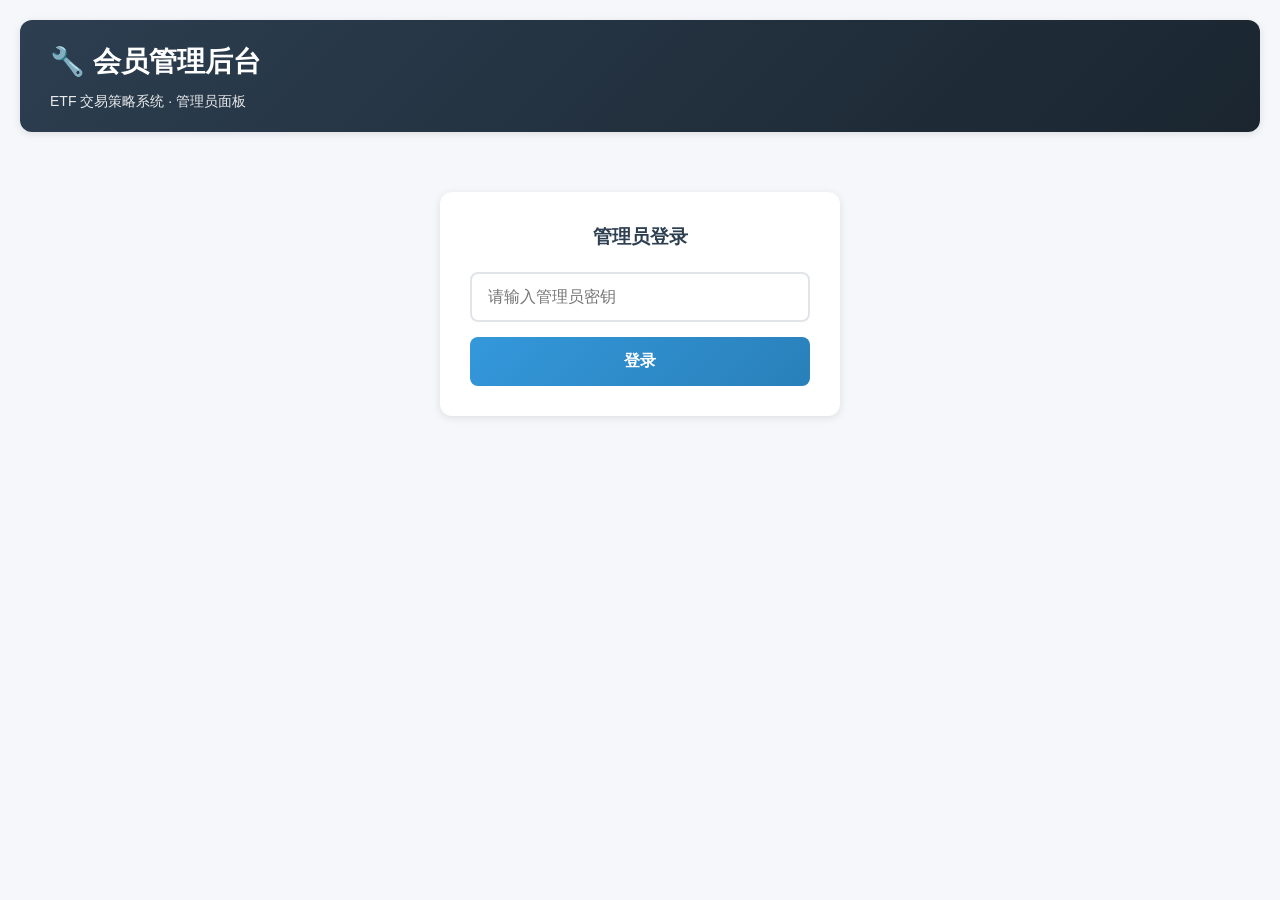
==== admin.html @ cb77cd0f "Update admin.html - ETF Trading System PWA" ====
<!DOCTYPE html>
<html lang="zh-CN">
<head>
    <meta charset="UTF-8">
    <meta name="viewport" content="width=device-width, initial-scale=1.0">
    <title>会员管理后台 - ETF 交易策略系统</title>
    <link rel="stylesheet" href="style.css">
    <meta name="theme-color" content="#2c3e50">
</head>
<body>
    <div class="container">
        <header class="header">
            <h1>🔧 会员管理后台</h1>
            <p class="subtitle">ETF 交易策略系统 · 管理员面板</p>
        </header>
        
        <section class="admin-login" id="adminLoginSection">
            <div class="login-card">
                <h3>管理员登录</h3>
                <input type="password" id="adminKeyInput" placeholder="请输入管理员密钥" class="login-input">
                <button onclick="adminLogin()" class="login-btn">登录</button>
            </div>
        </section>
        
        <section class="admin-panel" id="adminPanel" style="display: none;">
            <div class="admin-toolbar">
                <h3>会员列表</h3>
                <div class="toolbar-actions">
                    <span id="memberStats" class="member-stats"></span>
                    <button onclick="loadMembers()" class="refresh-btn">🔄 刷新列表</button>
                    <button onclick="adminLogout()" class="logout-btn">退出</button>
                </div>
            </div>
            
            <div class="table-container">
                <table class="admin-table">
                    <thead>
                        <tr>
                            <th>ID</th>
                            <th>邮箱</th>
                            <th>状态</th>
                            <th>到期日期</th>
                            <th>注册时间</th>
                            <th>审核时间</th>
                            <th>操作</th>
                        </tr>
                    </thead>
                    <tbody id="memberTable">
                        <tr><td colspan="7" style="text-align:center;">请登录后查看</td></tr>
                    </tbody>
                </table>
            </div>
        </section>
    </div>
    
    <script>
        const API_URL = 'https://picfik.com/member_api.php';
        let adminKey = '';
        
        function adminLogin() {
            adminKey = document.getElementById('adminKeyInput').value.trim();
            if (!adminKey) {
                alert('请输入管理员密钥');
                return;
            }
            loadMembers();
        }
        
        function adminLogout() {
            adminKey = '';
            document.getElementById('adminLoginSection').style.display = 'block';
            document.getElementById('adminPanel').style.display = 'none';
            document.getElementById('adminKeyInput').value = '';
        }
        
        async function loadMembers() {
            try {
                const response = await fetch(API_URL + '?action=admin_list', {
                    headers: { 'X-Admin-Key': adminKey }
                });
                const data = await response.json();
                
                if (data.status === 'success') {
                    document.getElementById('adminLoginSection').style.display = 'none';
                    document.getElementById('adminPanel').style.display = 'block';
                    renderMembers(data.members);
                    
                    const approved = data.members.filter(m => m.status === 'approved').length;
                    const pending = data.members.filter(m => m.status === 'pending').length;
                    const expired = data.members.filter(m => m.status === 'expired').length;
                    document.getElementById('memberStats').textContent = 
                        `会员: ${approved} | 待审: ${pending} | 过期: ${expired} | 总计: ${data.count}`;
                } else {
                    alert('登录失败: ' + data.message);
                }
            } catch (error) {
                alert('请求失败: ' + error.message);
            }
        }
        
        function renderMembers(members) {
            const tbody = document.getElementById('memberTable');
            tbody.innerHTML = '';
            
            if (members.length === 0) {
                tbody.innerHTML = '<tr><td colspan="7" style="text-align:center;">暂无注册会员</td></tr>';
                return;
            }
            
            members.forEach(m => {
                const row = document.createElement('tr');
                const statusClass = getStatusClass(m.status);
                
                row.innerHTML = `
                    <td>${m.id}</td>
                    <td>${m.email}</td>
                    <td><span class="status-badge ${statusClass}">${getStatusText(m.status)}</span></td>
                    <td>
                        <input type="date" id="expire_${m.id}" value="${m.expire_date || ''}" class="date-input">
                    </td>
                    <td>${m.created_at || '-'}</td>
                    <td>${m.approved_at || '-'}</td>
                    <td class="action-cell">
                        <button onclick="updateMember(${m.id}, 'approved')" class="btn-approve">通过</button>
                        <button onclick="updateMember(${m.id}, 'rejected')" class="btn-reject">拒绝</button>
                        <button onclick="deleteMember(${m.id})" class="btn-delete">删除</button>
                    </td>
                `;
                tbody.appendChild(row);
            });
        }
        
        async function updateMember(id, status) {
            const expireDate = document.getElementById('expire_' + id).value;
            
            if (status === 'approved' && !expireDate) {
                alert('请设置会员到期日期');
                return;
            }
            
            try {
                const response = await fetch(API_URL, {
                    method: 'POST',
                    headers: {
                        'Content-Type': 'application/json',
                        'X-Admin-Key': adminKey
                    },
                    body: JSON.stringify({
                        action: 'admin_update',
                        id: id,
                        status: status,
                        expire_date: expireDate
                    })
                });
                const data = await response.json();
                
                if (data.status === 'success') {
                    alert('更新成功');
                    loadMembers();
                } else {
                    alert('更新失败: ' + data.message);
                }
            } catch (error) {
                alert('请求失败: ' + error.message);
            }
        }
        
        async function deleteMember(id) {
            if (!confirm('确定删除此会员记录？')) return;
            
            try {
                const response = await fetch(API_URL, {
                    method: 'POST',
                    headers: {
                        'Content-Type': 'application/json',
                        'X-Admin-Key': adminKey
                    },
                    body: JSON.stringify({
                        action: 'admin_delete',
                        id: id
                    })
                });
                const data = await response.json();
                
                if (data.status === 'success') {
                    alert('删除成功');
                    loadMembers();
                } else {
                    alert('删除失败: ' + data.message);
                }
            } catch (error) {
                alert('请求失败: ' + error.message);
            }
        }
        
        function getStatusText(status) {
            const map = {
                'pending': '待审核',
                'approved': '已通过',
                'rejected': '已拒绝',
                'expired': '已过期'
            };
            return map[status] || status;
        }
        
        function getStatusClass(status) {
            const map = {
                'pending': 'status-pending',
                'approved': 'status-approved',
                'rejected': 'status-rejected',
                'expired': 'status-expired'
            };
            return map[status] || '';
        }
        
        document.getElementById('adminKeyInput').addEventListener('keypress', function(e) {
            if (e.key === 'Enter') adminLogin();
        });
    </script>
</body>
</html>
---- style.css ----
/* 全局样式 - 中文字体 */
* {
    margin: 0;
    padding: 0;
    box-sizing: border-box;
}

:root {
    --primary-color: #2c3e50;
    --secondary-color: #3498db;
    --success-color: #27ae60;
    --danger-color: #e74c3c;
    --warning-color: #f39c12;
    --text-color: #333;
    --text-light: #666;
    --bg-color: #f5f7fa;
    --card-bg: #ffffff;
    --border-color: #e1e4e8;
    --shadow: 0 2px 8px rgba(0, 0, 0, 0.1);
}

/* ========== 会员认证页面 ========== */
.auth-screen {
    min-height: 100vh;
    display: flex;
    align-items: center;
    justify-content: center;
    background: linear-gradient(135deg, #2c3e50 0%, #1a252f 100%);
    padding: 20px;
}

.auth-card {
    background: white;
    border-radius: 16px;
    box-shadow: 0 20px 60px rgba(0, 0, 0, 0.3);
    padding: 40px;
    max-width: 420px;
    width: 100%;
    animation: fadeInUp 0.5s ease;
}

@keyframes fadeInUp {
    from {
        opacity: 0;
        transform: translateY(20px);
    }
    to {
        opacity: 1;
        transform: translateY(0);
    }
}

.auth-header {
    text-align: center;
    margin-bottom: 30px;
}

.auth-header h2 {
    font-size: 24px;
    color: var(--primary-color);
    margin-bottom: 8px;
}

.auth-header p {
    color: var(--text-light);
    font-size: 14px;
}

.auth-form .form-group {
    margin-bottom: 20px;
}

.auth-form label {
    display: block;
    margin-bottom: 8px;
    font-weight: 600;
    color: var(--text-color);
    font-size: 14px;
}

.auth-form input,
.login-input {
    width: 100%;
    padding: 14px 16px;
    border: 2px solid var(--border-color);
    border-radius: 8px;
    font-size: 16px;
    font-family: inherit;
    transition: border-color 0.3s, box-shadow 0.3s;
    outline: none;
}

.auth-form input:focus,
.login-input:focus {
    border-color: var(--secondary-color);
    box-shadow: 0 0 0 3px rgba(52, 152, 219, 0.1);
}

.auth-btn,
.login-btn {
    width: 100%;
    padding: 14px;
    background: linear-gradient(135deg, var(--secondary-color), #2980b9);
    color: white;
    border: none;
    border-radius: 8px;
    font-size: 16px;
    font-weight: 600;
    cursor: pointer;
    transition: transform 0.2s, box-shadow 0.2s;
    font-family: inherit;
}

.auth-btn:hover,
.login-btn:hover {
    transform: translateY(-2px);
    box-shadow: 0 6px 20px rgba(52, 152, 219, 0.3);
}

.auth-btn:active,
.login-btn:active {
    transform: translateY(0);
}

.auth-hint {
    text-align: center;
    margin-top: 15px;
    color: var(--text-light);
    font-size: 13px;
}

.auth-message {
    padding: 14px 16px;
    border-radius: 8px;
    margin-top: 15px;
    font-size: 14px;
    line-height: 1.5;
}

.auth-message.error {
    background: #fee;
    color: var(--danger-color);
    border: 1px solid #fadbd8;
}

.auth-message.info {
    background: #e8f4fd;
    color: var(--secondary-color);
    border: 1px solid #d6eaf8;
}

.auth-message.success {
    background: #e8f8e8;
    color: var(--success-color);
    border: 1px solid #d5f4d5;
}

.auth-loading {
    display: flex;
    flex-direction: column;
    align-items: center;
    justify-content: center;
    padding: 30px;
    gap: 15px;
}

.auth-loading p {
    color: var(--text-light);
    font-size: 14px;
}

.spinner {
    width: 40px;
    height: 40px;
    border: 4px solid var(--border-color);
    border-top-color: var(--secondary-color);
    border-radius: 50%;
    animation: spin 0.8s linear infinite;
}

@keyframes spin {
    to { transform: rotate(360deg); }
}

/* 退出按钮 */
.logout-btn {
    background: rgba(231, 76, 60, 0.2);
    border: 2px solid rgba(231, 76, 60, 0.3);
    color: #fff;
    padding: 8px 16px;
    border-radius: 20px;
    cursor: pointer;
    font-size: 14px;
    transition: all 0.3s;
    font-family: inherit;
}

.logout-btn:hover {
    background: rgba(231, 76, 60, 0.35);
}

/* ========== 管理员后台样式 ========== */
.admin-login {
    max-width: 400px;
    margin: 60px auto;
}

.login-card {
    background: white;
    border-radius: 12px;
    padding: 30px;
    box-shadow: var(--shadow);
}

.login-card h3 {
    margin-bottom: 20px;
    color: var(--primary-color);
    text-align: center;
}

.login-card .login-input {
    margin-bottom: 15px;
}

.admin-panel {
    background: var(--card-bg);
    border-radius: 10px;
    padding: 25px;
    box-shadow: var(--shadow);
    margin-top: 20px;
}

.admin-toolbar {
    display: flex;
    justify-content: space-between;
    align-items: center;
    margin-bottom: 20px;
    flex-wrap: wrap;
    gap: 10px;
}

.admin-toolbar h3 {
    color: var(--primary-color);
    font-size: 18px;
}

.toolbar-actions {
    display: flex;
    align-items: center;
    gap: 15px;
    flex-wrap: wrap;
}

.member-stats {
    font-size: 13px;
    color: var(--text-light);
    background: #f0f2f5;
    padding: 6px 14px;
    border-radius: 15px;
}

.admin-table th {
    background: var(--primary-color);
    color: white;
    padding: 12px 10px;
    text-align: left;
    font-size: 13px;
    white-space: nowrap;
}

.admin-table td {
    padding: 10px;
    border-bottom: 1px solid var(--border-color);
    font-size: 13px;
}

.date-input {
    padding: 6px 8px;
    border: 1px solid var(--border-color);
    border-radius: 6px;
    font-size: 13px;
    font-family: inherit;
}

.action-cell {
    white-space: nowrap;
}

.action-cell button {
    padding: 5px 10px;
    border: none;
    border-radius: 5px;
    cursor: pointer;
    font-size: 12px;
    margin-right: 4px;
    font-family: inherit;
    transition: opacity 0.2s;
}

.action-cell button:hover {
    opacity: 0.85;
}

.btn-approve {
    background: var(--success-color);
    color: white;
}

.btn-reject {
    background: var(--warning-color);
    color: white;
}

.btn-delete {
    background: var(--danger-color);
    color: white;
}

.status-badge {
    display: inline-block;
    padding: 4px 10px;
    border-radius: 12px;
    font-size: 12px;
    font-weight: 500;
}

.status-pending {
    background: #fff3cd;
    color: #856404;
}

.status-approved {
    background: #d4edda;
    color: #155724;
}

.status-rejected {
    background: #f8d7da;
    color: #721c24;
}

.status-expired {
    background: #e2e3e5;
    color: #383d41;
}

body {
    font-family: "Microsoft YaHei", "PingFang SC", "Hiragino Sans GB", "SimHei", "WenQuanYi Micro Hei", sans-serif;
    background-color: var(--bg-color);
    color: var(--text-color);
    line-height: 1.6;
    min-height: 100vh;
}

.container {
    max-width: 1400px;
    margin: 0 auto;
    padding: 20px;
}

/* 头部样式 */
.header {
    background: linear-gradient(135deg, var(--primary-color) 0%, #1a252f 100%);
    color: white;
    padding: 20px 30px;
    border-radius: 12px;
    box-shadow: var(--shadow);
    margin-bottom: 20px;
    position: relative;
}

.header h1 {
    font-size: 28px;
    font-weight: 600;
    margin-bottom: 5px;
}

.subtitle {
    font-size: 14px;
    opacity: 0.9;
}

.time-display {
    position: absolute;
    top: 20px;
    right: 30px;
    display: flex;
    align-items: center;
    gap: 15px;
}

#currentTime {
    font-size: 16px;
    font-weight: 500;
    background: rgba(255, 255, 255, 0.2);
    padding: 8px 16px;
    border-radius: 20px;
}

.refresh-btn {
    background: rgba(255, 255, 255, 0.25);
    border: 2px solid rgba(255, 255, 255, 0.3);
    color: white;
    padding: 8px 16px;
    border-radius: 20px;
    cursor: pointer;
    font-size: 14px;
    transition: all 0.3s;
    font-family: inherit;
}

.refresh-btn:hover {
    background: rgba(255, 255, 255, 0.35);
    transform: scale(1.05);
}

.refresh-btn:active {
    transform: scale(0.95);
}

/* 状态栏 */
.status-bar {
    background: var(--card-bg);
    border-radius: 10px;
    padding: 15px 25px;
    box-shadow: var(--shadow);
    margin-bottom: 20px;
    display: flex;
    justify-content: space-between;
    flex-wrap: wrap;
    gap: 15px;
}

.status-item {
    display: flex;
    align-items: center;
    gap: 10px;
}

.status-label {
    color: var(--text-light);
    font-size: 14px;
}

.status-value {
    color: var(--primary-color);
    font-weight: 600;
    font-size: 14px;
}

/* 汇总卡片 */
.summary {
    display: grid;
    grid-template-columns: repeat(auto-fit, minmax(180px, 1fr));
    gap: 15px;
    margin-bottom: 25px;
}

.summary-card {
    background: var(--card-bg);
    border-radius: 12px;
    padding: 25px;
    text-align: center;
    box-shadow: var(--shadow);
    transition: transform 0.3s, box-shadow 0.3s;
    cursor: pointer;
    position: relative;
    overflow: hidden;
}

.summary-card::before {
    content: '';
    position: absolute;
    top: 0;
    left: 0;
    right: 0;
    height: 4px;
}

.summary-card:hover {
    transform: translateY(-5px);
    box-shadow: 0 8px 25px rgba(0, 0, 0, 0.15);
}

.summary-card.buy::before { background-color: var(--success-color); }
.summary-card.sell::before { background-color: var(--danger-color); }
.summary-card.watch::before { background-color: var(--secondary-color); }
.summary-card.confirm::before { background-color: var(--warning-color); }

.summary-number {
    font-size: 48px;
    font-weight: 700;
    margin-bottom: 8px;
}

.summary-card.buy .summary-number { color: var(--success-color); }
.summary-card.sell .summary-number { color: var(--danger-color); }
.summary-card.watch .summary-number { color: var(--secondary-color); }
.summary-card.confirm .summary-number { color: var(--warning-color); }

.summary-label {
    font-size: 15px;
    color: var(--text-light);
    font-weight: 500;
}

/* 筛选区 */
.filter-section {
    background: var(--card-bg);
    border-radius: 10px;
    padding: 15px 25px;
    box-shadow: var(--shadow);
    margin-bottom: 20px;
}

.filter-section h3 {
    font-size: 16px;
    margin-bottom: 12px;
    color: var(--primary-color);
}

.filter-buttons {
    display: flex;
    gap: 10px;
    flex-wrap: wrap;
}

.filter-btn {
    padding: 8px 20px;
    border: 2px solid var(--border-color);
    background: white;
    border-radius: 20px;
    cursor: pointer;
    font-size: 14px;
    font-weight: 500;
    transition: all 0.3s;
    color: var(--text-color);
    font-family: inherit;
}

.filter-btn:hover {
    border-color: var(--secondary-color);
    color: var(--secondary-color);
}

.filter-btn.active {
    background-color: var(--primary-color);
    color: white;
    border-color: var(--primary-color);
}

/* 表格样式 */
.table-section {
    background: var(--card-bg);
    border-radius: 10px;
    box-shadow: var(--shadow);
    overflow: hidden;
    margin-bottom: 20px;
}

.table-container {
    overflow-x: auto;
}

table {
    width: 100%;
    border-collapse: collapse;
    font-size: 14px;
}

thead {
    background: var(--primary-color);
    color: white;
}

th {
    padding: 15px 12px;
    text-align: left;
    font-weight: 600;
    white-space: nowrap;
    font-size: 13px;
}

td {
    padding: 12px;
    border-bottom: 1px solid var(--border-color);
}

tbody tr {
    transition: background-color 0.2s;
    cursor: pointer;
}

tbody tr:hover {
    background-color: #f8f9fa;
}

tbody tr:nth-child(even) {
    background-color: #fafbfc;
}

tbody tr:nth-child(even):hover {
    background-color: #f0f2f5;
}

.loading-row, .empty-row {
    text-align: center;
    color: var(--text-light);
    font-style: italic;
}

/* 状态标签 */
.signal-tag {
    display: inline-block;
    padding: 4px 10px;
    border-radius: 12px;
    font-size: 12px;
    font-weight: 500;
}

.signal-tag.yes {
    background-color: #e8f5e9;
    color: var(--success-color);
}

.signal-tag.no {
    background-color: #f5f5f5;
    color: var(--text-light);
}

.action-tag {
    display: inline-block;
    padding: 6px 14px;
    border-radius: 6px;
    font-size: 13px;
    font-weight: 600;
}

.action-tag.buy {
    background-color: var(--success-color);
    color: white;
}

.action-tag.sell {
    background-color: var(--danger-color);
    color: white;
}

.action-tag.watch {
    background-color: var(--secondary-color);
    color: white;
}

.action-tag.confirm {
    background-color: var(--warning-color);
    color: white;
}

.change-positive {
    color: var(--success-color);
    font-weight: 600;
}

.change-negative {
    color: var(--danger-color);
    font-weight: 600;
}

/* 详情区 */
.detail-section {
    background: var(--card-bg);
    border-radius: 10px;
    padding: 25px;
    box-shadow: var(--shadow);
    margin-bottom: 20px;
}

.detail-section h3 {
    font-size: 18px;
    margin-bottom: 20px;
    color: var(--primary-color);
    border-bottom: 2px solid var(--border-color);
    padding-bottom: 10px;
}

.detail-content {
    display: grid;
    grid-template-columns: repeat(auto-fit, minmax(280px, 1fr));
    gap: 20px;
}

.detail-item {
    background: #f8f9fa;
    border-radius: 8px;
    padding: 15px;
    border-left: 4px solid var(--secondary-color);
}

.detail-item h4 {
    font-size: 16px;
    color: var(--primary-color);
    margin-bottom: 10px;
}

.detail-item .info-row {
    display: flex;
    justify-content: space-between;
    padding: 6px 0;
    border-bottom: 1px dashed var(--border-color);
}

.detail-item .info-row:last-child {
    border-bottom: none;
}

.detail-item .info-label {
    color: var(--text-light);
}

.detail-item .info-value {
    font-weight: 600;
    color: var(--text-color);
}

/* 页脚 */
.footer {
    text-align: center;
    padding: 20px;
    color: var(--text-light);
    font-size: 13px;
}

.footer p {
    margin: 5px 0;
}

/* 响应式设计 */
@media (max-width: 768px) {
    .container {
        padding: 15px;
    }
    
    .header {
        padding: 15px 20px;
    }
    
    .header h1 {
        font-size: 22px;
    }
    
    .time-display {
        position: static;
        margin-top: 15px;
        justify-content: flex-start;
    }
    
    #currentTime {
        font-size: 14px;
    }
    
    .summary {
        grid-template-columns: repeat(2, 1fr);
    }
    
    .summary-card {
        padding: 20px 15px;
    }
    
    .summary-number {
        font-size: 36px;
    }
    
    th, td {
        padding: 10px 8px;
        font-size: 13px;
    }
    
    .filter-section {
        padding: 15px;
    }
    
    .filter-buttons {
        gap: 8px;
    }
    
    .filter-btn {
        padding: 6px 14px;
        font-size: 13px;
    }
}

@media (max-width: 480px) {
    .summary {
        grid-template-columns: 1fr;
    }
    
    .status-bar {
        flex-direction: column;
        gap: 10px;
    }
    
    .detail-content {
        grid-template-columns: 1fr;
    }
}
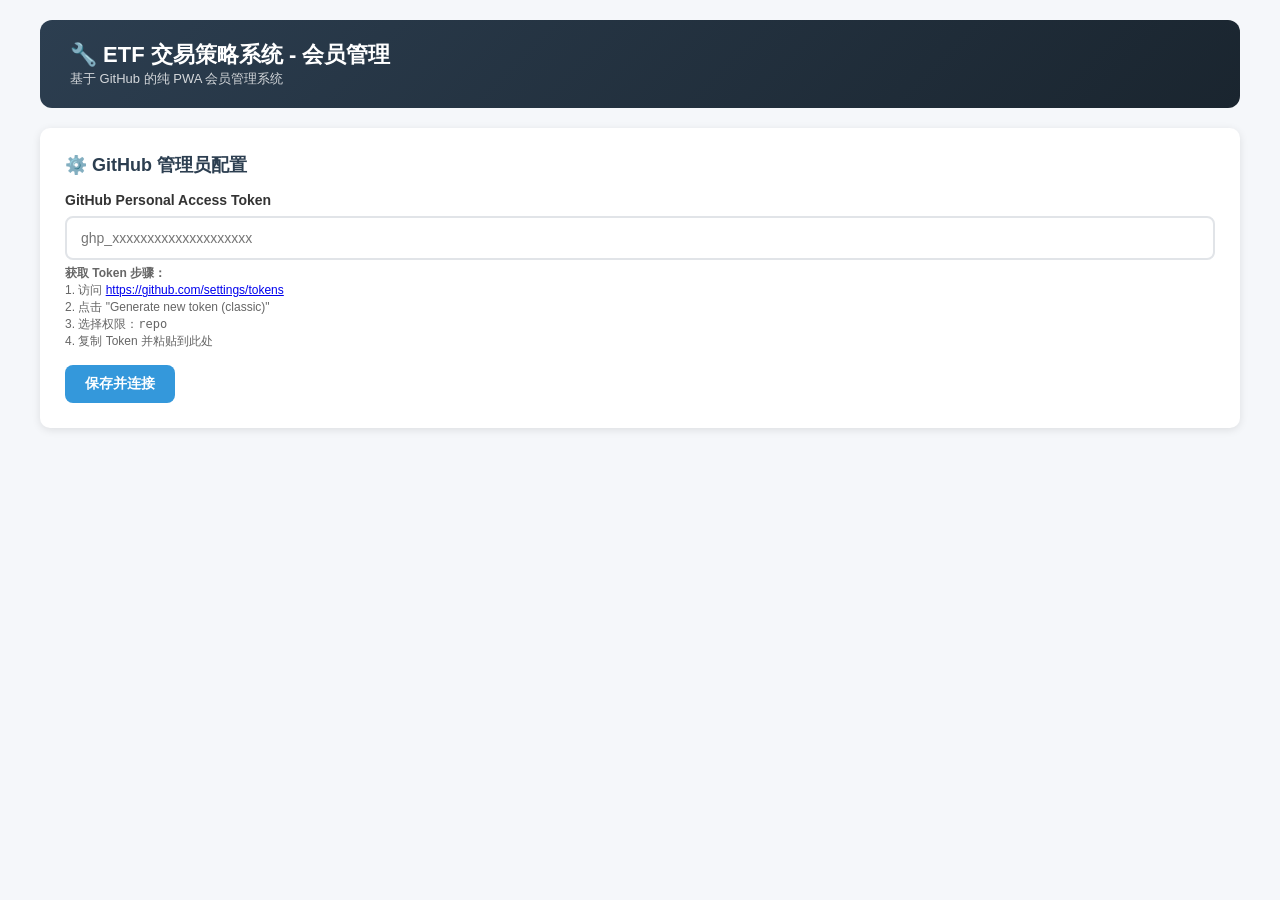
==== commit ad33525d: "Update admin.html - ETF Trading System PWA" ====
--- a/admin.html
+++ b/admin.html
@@ -4,218 +4,752 @@
     <meta charset="UTF-8">
     <meta name="viewport" content="width=device-width, initial-scale=1.0">
     <title>会员管理后台 - ETF 交易策略系统</title>
-    <link rel="stylesheet" href="style.css">
-    <meta name="theme-color" content="#2c3e50">
+    <style>
+        * { box-sizing: border-box; margin: 0; padding: 0; }
+        body {
+            font-family: "Microsoft YaHei", "PingFang SC", "SimHei", sans-serif;
+            background: #f5f7fa;
+            padding: 20px;
+            min-height: 100vh;
+        }
+        .container {
+            max-width: 1200px;
+            margin: 0 auto;
+        }
+        .header {
+            background: linear-gradient(135deg, #2c3e50 0%, #1a252f 100%);
+            color: white;
+            padding: 20px 30px;
+            border-radius: 12px;
+            margin-bottom: 20px;
+            display: flex;
+            justify-content: space-between;
+            align-items: center;
+            flex-wrap: wrap;
+            gap: 15px;
+        }
+        .header h1 { font-size: 22px; }
+        .header p { font-size: 13px; opacity: 0.8; }
+        
+        .config-panel {
+            background: white;
+            border-radius: 10px;
+            padding: 25px;
+            margin-bottom: 20px;
+            box-shadow: 0 2px 8px rgba(0,0,0,0.1);
+        }
+        .config-panel h3 {
+            color: #2c3e50;
+            margin-bottom: 15px;
+            font-size: 18px;
+            display: flex;
+            align-items: center;
+            gap: 8px;
+        }
+        .form-group {
+            margin-bottom: 15px;
+        }
+        .form-group label {
+            display: block;
+            margin-bottom: 8px;
+            font-weight: 600;
+            color: #333;
+            font-size: 14px;
+        }
+        .form-group input {
+            width: 100%;
+            padding: 12px 14px;
+            border: 2px solid #e1e4e8;
+            border-radius: 8px;
+            font-size: 14px;
+            font-family: inherit;
+        }
+        .form-group input:focus {
+            border-color: #3498db;
+            outline: none;
+        }
+        
+        .btn {
+            padding: 10px 20px;
+            border: none;
+            border-radius: 8px;
+            font-size: 14px;
+            font-weight: 600;
+            cursor: pointer;
+            font-family: inherit;
+            transition: all 0.2s;
+        }
+        .btn:hover { transform: translateY(-1px); }
+        .btn-primary { background: #3498db; color: white; }
+        .btn-success { background: #27ae60; color: white; }
+        .btn-danger { background: #e74c3c; color: white; }
+        .btn-warning { background: #f39c12; color: white; }
+        .btn-secondary { background: #95a5a6; color: white; }
+        
+        .status-bar {
+            background: white;
+            border-radius: 10px;
+            padding: 15px 25px;
+            margin-bottom: 20px;
+            box-shadow: 0 2px 8px rgba(0,0,0,0.1);
+            display: flex;
+            justify-content: space-between;
+            align-items: center;
+            flex-wrap: wrap;
+            gap: 15px;
+        }
+        .status-info {
+            display: flex;
+            gap: 25px;
+            flex-wrap: wrap;
+        }
+        .status-item {
+            display: flex;
+            gap: 8px;
+        }
+        .status-label { color: #666; font-size: 14px; }
+        .status-value { color: #2c3e50; font-weight: 600; font-size: 14px; }
+        
+        .main-panel {
+            background: white;
+            border-radius: 10px;
+            padding: 25px;
+            box-shadow: 0 2px 8px rgba(0,0,0,0.1);
+        }
+        .panel-header {
+            display: flex;
+            justify-content: space-between;
+            align-items: center;
+            margin-bottom: 20px;
+            flex-wrap: wrap;
+            gap: 15px;
+        }
+        .panel-header h3 {
+            color: #2c3e50;
+            font-size: 18px;
+        }
+        .toolbar {
+            display: flex;
+            gap: 10px;
+            flex-wrap: wrap;
+        }
+        
+        .add-form {
+            background: #f8f9fa;
+            border-radius: 8px;
+            padding: 20px;
+            margin-bottom: 20px;
+            display: grid;
+            grid-template-columns: 2fr 1fr 1fr auto;
+            gap: 15px;
+            align-items: end;
+        }
+        .add-form .form-group { margin-bottom: 0; }
+        .add-form input { padding: 10px 12px; }
+        
+        table {
+            width: 100%;
+            border-collapse: collapse;
+        }
+        table th {
+            background: #2c3e50;
+            color: white;
+            padding: 12px 10px;
+            text-align: left;
+            font-size: 13px;
+            white-space: nowrap;
+        }
+        table td {
+            padding: 12px 10px;
+            border-bottom: 1px solid #e1e4e8;
+            font-size: 13px;
+        }
+        table tr:hover { background: #f8f9fa; }
+        
+        .status-badge {
+            display: inline-block;
+            padding: 4px 12px;
+            border-radius: 12px;
+            font-size: 12px;
+            font-weight: 500;
+        }
+        .status-approved { background: #d4edda; color: #155724; }
+        .status-pending { background: #fff3cd; color: #856404; }
+        .status-rejected { background: #f8d7da; color: #721c24; }
+        .status-expired { background: #e2e3e5; color: #383d41; }
+        
+        .action-btns {
+            display: flex;
+            gap: 6px;
+            flex-wrap: wrap;
+        }
+        .action-btns button {
+            padding: 5px 12px;
+            font-size: 12px;
+        }
+        
+        .empty-row {
+            text-align: center;
+            color: #999;
+            padding: 40px 20px !important;
+        }
+        
+        .toast {
+            position: fixed;
+            top: 20px;
+            right: 20px;
+            padding: 14px 24px;
+            border-radius: 8px;
+            color: white;
+            font-weight: 500;
+            z-index: 1000;
+            opacity: 0;
+            transform: translateX(100%);
+            transition: all 0.3s;
+        }
+        .toast.show {
+            opacity: 1;
+            transform: translateX(0);
+        }
+        .toast.success { background: #27ae60; }
+        .toast.error { background: #e74c3c; }
+        .toast.info { background: #3498db; }
+        
+        .modal {
+            display: none;
+            position: fixed;
+            top: 0; left: 0;
+            width: 100%; height: 100%;
+            background: rgba(0,0,0,0.5);
+            z-index: 999;
+            justify-content: center;
+            align-items: center;
+        }
+        .modal.show { display: flex; }
+        .modal-content {
+            background: white;
+            border-radius: 12px;
+            padding: 30px;
+            max-width: 500px;
+            width: 90%;
+        }
+        .modal h3 {
+            color: #2c3e50;
+            margin-bottom: 15px;
+        }
+        .modal-btns {
+            display: flex;
+            gap: 10px;
+            justify-content: flex-end;
+            margin-top: 20px;
+        }
+        
+        .date-input {
+            padding: 6px 10px;
+            border: 1px solid #e1e4e8;
+            border-radius: 6px;
+            font-size: 13px;
+            font-family: inherit;
+        }
+        
+        .helper-text {
+            font-size: 12px;
+            color: #666;
+            margin-top: 5px;
+        }
+        
+        @media (max-width: 768px) {
+            .add-form {
+                grid-template-columns: 1fr;
+            }
+            .status-info {
+                gap: 15px;
+            }
+        }
+    </style>
 </head>
 <body>
     <div class="container">
-        <header class="header">
-            <h1>🔧 会员管理后台</h1>
-            <p class="subtitle">ETF 交易策略系统 · 管理员面板</p>
-        </header>
-        
-        <section class="admin-login" id="adminLoginSection">
-            <div class="login-card">
-                <h3>管理员登录</h3>
-                <input type="password" id="adminKeyInput" placeholder="请输入管理员密钥" class="login-input">
-                <button onclick="adminLogin()" class="login-btn">登录</button>
+        <div class="header">
+            <div>
+                <h1>🔧 ETF 交易策略系统 - 会员管理</h1>
+                <p>基于 GitHub 的纯 PWA 会员管理系统</p>
             </div>
-        </section>
-        
-        <section class="admin-panel" id="adminPanel" style="display: none;">
-            <div class="admin-toolbar">
-                <h3>会员列表</h3>
-                <div class="toolbar-actions">
-                    <span id="memberStats" class="member-stats"></span>
-                    <button onclick="loadMembers()" class="refresh-btn">🔄 刷新列表</button>
-                    <button onclick="adminLogout()" class="logout-btn">退出</button>
+            <button class="btn btn-secondary" onclick="logout()" id="logoutBtn" style="display:none;">退出登录</button>
+        </div>
+        
+        <!-- GitHub Token 配置 -->
+        <div class="config-panel" id="configPanel">
+            <h3>⚙️ GitHub 管理员配置</h3>
+            <div class="form-group">
+                <label for="githubToken">GitHub Personal Access Token</label>
+                <input type="password" id="githubToken" placeholder="ghp_xxxxxxxxxxxxxxxxxxxx">
+                <div class="helper-text">
+                    <strong>获取 Token 步骤：</strong><br>
+                    1. 访问 <a href="https://github.com/settings/tokens" target="_blank">https://github.com/settings/tokens</a><br>
+                    2. 点击 "Generate new token (classic)"<br>
+                    3. 选择权限：<code>repo</code><br>
+                    4. 复制 Token 并粘贴到此处
                 </div>
             </div>
-            
-            <div class="table-container">
-                <table class="admin-table">
-                    <thead>
-                        <tr>
-                            <th>ID</th>
-                            <th>邮箱</th>
-                            <th>状态</th>
-                            <th>到期日期</th>
-                            <th>注册时间</th>
-                            <th>审核时间</th>
-                            <th>操作</th>
-                        </tr>
-                    </thead>
-                    <tbody id="memberTable">
-                        <tr><td colspan="7" style="text-align:center;">请登录后查看</td></tr>
-                    </tbody>
-                </table>
+            <button class="btn btn-primary" onclick="saveConfig()">保存并连接</button>
+        </div>
+        
+        <!-- 主管理界面 -->
+        <div id="mainInterface" style="display:none;">
+            <div class="status-bar">
+                <div class="status-info">
+                    <div class="status-item">
+                        <span class="status-label">仓库:</span>
+                        <span class="status-value" id="repoInfo">-</span>
+                    </div>
+                    <div class="status-item">
+                        <span class="status-label">最后更新:</span>
+                        <span class="status-value" id="lastUpdate">-</span>
+                    </div>
+                    <div class="status-item">
+                        <span class="status-label">会员总数:</span>
+                        <span class="status-value" id="totalCount">0</span>
+                    </div>
+                </div>
+                <div class="toolbar">
+                    <button class="btn btn-primary" onclick="loadMembers()">🔄 刷新</button>
+                    <button class="btn btn-warning" onclick="exportMembers()">📥 导出</button>
+                </div>
             </div>
-        </section>
+            
+            <div class="main-panel">
+                <div class="panel-header">
+                    <h3>➕ 添加新会员</h3>
+                </div>
+                
+                <div class="add-form">
+                    <div class="form-group">
+                        <label>电子邮箱</label>
+                        <input type="email" id="newEmail" placeholder="user@example.com">
+                    </div>
+                    <div class="form-group">
+                        <label>状态</label>
+                        <select id="newStatus" style="width:100%; padding:10px; border:2px solid #e1e4e8; border-radius:8px; font-family:inherit; font-size:14px;">
+                            <option value="approved">已通过</option>
+                            <option value="pending">待审核</option>
+                        </select>
+                    </div>
+                    <div class="form-group">
+                        <label>到期日期</label>
+                        <input type="date" id="newExpire">
+                    </div>
+                    <button class="btn btn-success" onclick="addMember()" style="height:45px;">添加</button>
+                </div>
+                
+                <div class="panel-header">
+                    <h3>📋 会员列表</h3>
+                </div>
+                
+                <div style="overflow-x: auto;">
+                    <table>
+                        <thead>
+                            <tr>
+                                <th>邮箱</th>
+                                <th>状态</th>
+                                <th>到期日期</th>
+                                <th>注册时间</th>
+                                <th>操作</th>
+                            </tr>
+                        </thead>
+                        <tbody id="memberTable">
+                            <tr><td colspan="5" class="empty-row">加载中...</td></tr>
+                        </tbody>
+                    </table>
+                </div>
+            </div>
+        </div>
     </div>
     
+    <!-- 确认弹窗 -->
+    <div class="modal" id="confirmModal">
+        <div class="modal-content">
+            <h3 id="confirmTitle">确认操作</h3>
+            <p id="confirmMessage"></p>
+            <div class="modal-btns">
+                <button class="btn btn-secondary" onclick="closeConfirm()">取消</button>
+                <button class="btn btn-danger" id="confirmBtn">确定</button>
+            </div>
+        </div>
+    </div>
+    
+    <!-- Toast 提示 -->
+    <div class="toast" id="toast"></div>
+    
     <script>
-        const API_URL = 'https://picfik.com/member_api.php';
-        let adminKey = '';
-        
-        function adminLogin() {
-            adminKey = document.getElementById('adminKeyInput').value.trim();
-            if (!adminKey) {
-                alert('请输入管理员密钥');
+        const GITHUB_REPO = 'picfik/picfik-py-pwa';
+        const MEMBERS_FILE = 'members.json';
+        const GITHUB_API = 'https://api.github.com/repos/' + GITHUB_REPO + '/contents/' + MEMBERS_FILE;
+        
+        let githubToken = '';
+        let membersData = null;
+        let fileSha = null;
+        
+        // 初始化
+        document.addEventListener('DOMContentLoaded', function() {
+            const savedToken = localStorage.getItem('githubToken');
+            if (savedToken) {
+                githubToken = savedToken;
+                document.getElementById('githubToken').value = savedToken;
+                connectToGitHub();
+            }
+            
+            // 设置默认到期日期为一年后
+            const nextYear = new Date();
+            nextYear.setFullYear(nextYear.getFullYear() + 1);
+            document.getElementById('newExpire').value = nextYear.toISOString().split('T')[0];
+        });
+        
+        function showToast(message, type = 'info') {
+            const toast = document.getElementById('toast');
+            toast.textContent = message;
+            toast.className = 'toast ' + type + ' show';
+            setTimeout(() => {
+                toast.classList.remove('show');
+            }, 3000);
+        }
+        
+        function saveConfig() {
+            const token = document.getElementById('githubToken').value.trim();
+            if (!token) {
+                showToast('请输入 GitHub Token', 'error');
                 return;
             }
-            loadMembers();
-        }
-        
-        function adminLogout() {
-            adminKey = '';
-            document.getElementById('adminLoginSection').style.display = 'block';
-            document.getElementById('adminPanel').style.display = 'none';
-            document.getElementById('adminKeyInput').value = '';
+            githubToken = token;
+            localStorage.setItem('githubToken', token);
+            connectToGitHub();
+        }
+        
+        function logout() {
+            localStorage.removeItem('githubToken');
+            githubToken = '';
+            document.getElementById('configPanel').style.display = 'block';
+            document.getElementById('mainInterface').style.display = 'none';
+            document.getElementById('logoutBtn').style.display = 'none';
+            document.getElementById('githubToken').value = '';
+            showToast('已退出登录', 'info');
+        }
+        
+        async function connectToGitHub() {
+            try {
+                const response = await fetch(GITHUB_API, {
+                    headers: {
+                        'Authorization': 'token ' + githubToken,
+                        'Accept': 'application/vnd.github.v3+json'
+                    }
+                });
+                
+                if (response.status === 404) {
+                    showToast('members.json 不存在，将自动创建', 'info');
+                    await createInitialMembersFile();
+                } else if (response.ok) {
+                    const data = await response.json();
+                    fileSha = data.sha;
+                    const content = JSON.parse(atob(data.content));
+                    membersData = content;
+                    
+                    document.getElementById('configPanel').style.display = 'none';
+                    document.getElementById('mainInterface').style.display = 'block';
+                    document.getElementById('logoutBtn').style.display = 'block';
+                    document.getElementById('repoInfo').textContent = GITHUB_REPO;
+                    
+                    renderMembers();
+                    showToast('连接成功', 'success');
+                } else {
+                    const errorData = await response.json();
+                    showToast('连接失败: ' + (errorData.message || response.status), 'error');
+                }
+            } catch (error) {
+                showToast('网络错误: ' + error.message, 'error');
+            }
+        }
+        
+        async function createInitialMembersFile() {
+            const initialData = {
+                last_updated: new Date().toISOString(),
+                members: []
+            };
+            
+            try {
+                await uploadToGitHub(initialData, '创建会员数据文件');
+                membersData = initialData;
+                
+                document.getElementById('configPanel').style.display = 'none';
+                document.getElementById('mainInterface').style.display = 'block';
+                document.getElementById('logoutBtn').style.display = 'block';
+                document.getElementById('repoInfo').textContent = GITHUB_REPO;
+                
+                renderMembers();
+                showToast('members.json 已创建', 'success');
+            } catch (error) {
+                showToast('创建失败: ' + error.message, 'error');
+            }
         }
         
         async function loadMembers() {
             try {
-                const response = await fetch(API_URL + '?action=admin_list', {
-                    headers: { 'X-Admin-Key': adminKey }
+                const response = await fetch(GITHUB_API + '?ref=main', {
+                    headers: {
+                        'Authorization': 'token ' + githubToken,
+                        'Accept': 'application/vnd.github.v3+json'
+                    }
                 });
-                const data = await response.json();
-                
-                if (data.status === 'success') {
-                    document.getElementById('adminLoginSection').style.display = 'none';
-                    document.getElementById('adminPanel').style.display = 'block';
-                    renderMembers(data.members);
-                    
-                    const approved = data.members.filter(m => m.status === 'approved').length;
-                    const pending = data.members.filter(m => m.status === 'pending').length;
-                    const expired = data.members.filter(m => m.status === 'expired').length;
-                    document.getElementById('memberStats').textContent = 
-                        `会员: ${approved} | 待审: ${pending} | 过期: ${expired} | 总计: ${data.count}`;
+                
+                if (response.ok) {
+                    const data = await response.json();
+                    fileSha = data.sha;
+                    membersData = JSON.parse(atob(data.content));
+                    renderMembers();
+                    showToast('数据已刷新', 'success');
                 } else {
-                    alert('登录失败: ' + data.message);
+                    showToast('加载失败', 'error');
                 }
             } catch (error) {
-                alert('请求失败: ' + error.message);
-            }
-        }
-        
-        function renderMembers(members) {
+                showToast('网络错误', 'error');
+            }
+        }
+        
+        function renderMembers() {
+            if (!membersData) return;
+            
             const tbody = document.getElementById('memberTable');
-            tbody.innerHTML = '';
+            const members = membersData.members || [];
+            
+            document.getElementById('lastUpdate').textContent = membersData.last_updated || '-';
+            document.getElementById('totalCount').textContent = members.length;
             
             if (members.length === 0) {
-                tbody.innerHTML = '<tr><td colspan="7" style="text-align:center;">暂无注册会员</td></tr>';
+                tbody.innerHTML = '<tr><td colspan="5" class="empty-row">暂无会员，请添加</td></tr>';
                 return;
             }
             
-            members.forEach(m => {
-                const row = document.createElement('tr');
-                const statusClass = getStatusClass(m.status);
-                
-                row.innerHTML = `
-                    <td>${m.id}</td>
-                    <td>${m.email}</td>
-                    <td><span class="status-badge ${statusClass}">${getStatusText(m.status)}</span></td>
-                    <td>
-                        <input type="date" id="expire_${m.id}" value="${m.expire_date || ''}" class="date-input">
-                    </td>
-                    <td>${m.created_at || '-'}</td>
-                    <td>${m.approved_at || '-'}</td>
-                    <td class="action-cell">
-                        <button onclick="updateMember(${m.id}, 'approved')" class="btn-approve">通过</button>
-                        <button onclick="updateMember(${m.id}, 'rejected')" class="btn-reject">拒绝</button>
-                        <button onclick="deleteMember(${m.id})" class="btn-delete">删除</button>
-                    </td>
+            // 按注册时间倒序
+            const sorted = [...members].sort((a, b) => 
+                (b.created_at || '').localeCompare(a.created_at || '')
+            );
+            
+            tbody.innerHTML = sorted.map(m => {
+                const statusClass = {
+                    'approved': 'status-approved',
+                    'pending': 'status-pending',
+                    'rejected': 'status-rejected',
+                    'expired': 'status-expired'
+                }[m.status] || 'status-pending';
+                
+                const statusText = {
+                    'approved': '已通过',
+                    'pending': '待审核',
+                    'rejected': '已拒绝',
+                    'expired': '已过期'
+                }[m.status] || m.status;
+                
+                return `
+                    <tr>
+                        <td>${escapeHtml(m.email)}</td>
+                        <td><span class="status-badge ${statusClass}">${statusText}</span></td>
+                        <td>
+                            <input type="date" class="date-input" value="${m.expire_date || ''}" 
+                                   onchange="updateExpireDate('${escapeHtml(m.email)}', this.value)">
+                        </td>
+                        <td>${m.created_at ? formatDate(m.created_at) : '-'}</td>
+                        <td class="action-btns">
+                            ${m.status !== 'approved' ? `<button class="btn btn-success" onclick="updateStatus('${escapeHtml(m.email)}', 'approved')">通过</button>` : ''}
+                            ${m.status === 'approved' ? `<button class="btn btn-warning" onclick="updateStatus('${escapeHtml(m.email)}', 'expired')">过期</button>` : ''}
+                            <button class="btn btn-danger" onclick="deleteMember('${escapeHtml(m.email)}')">删除</button>
+                        </td>
+                    </tr>
                 `;
-                tbody.appendChild(row);
+            }).join('');
+        }
+        
+        async function addMember() {
+            const email = document.getElementById('newEmail').value.trim();
+            const status = document.getElementById('newStatus').value;
+            const expireDate = document.getElementById('newExpire').value;
+            
+            if (!email || !isValidEmail(email)) {
+                showToast('请输入有效的电子邮箱', 'error');
+                return;
+            }
+            
+            if (!expireDate && status === 'approved') {
+                showToast('已通过的会员必须设置到期日期', 'error');
+                return;
+            }
+            
+            // 检查是否已存在
+            if (membersData.members.some(m => m.email === email)) {
+                showToast('该邮箱已存在', 'error');
+                return;
+            }
+            
+            const newMember = {
+                email: email,
+                status: status,
+                expire_date: expireDate || '',
+                created_at: new Date().toISOString()
+            };
+            
+            membersData.members.push(newMember);
+            
+            try {
+                await uploadToGitHub(membersData, `添加会员: ${email}`);
+                document.getElementById('newEmail').value = '';
+                renderMembers();
+                showToast('添加成功', 'success');
+            } catch (error) {
+                showToast('保存失败: ' + error.message, 'error');
+            }
+        }
+        
+        async function updateStatus(email, newStatus) {
+            const member = membersData.members.find(m => m.email === email);
+            if (!member) return;
+            
+            member.status = newStatus;
+            if (newStatus === 'approved' && !member.expire_date) {
+                const nextYear = new Date();
+                nextYear.setFullYear(nextYear.getFullYear() + 1);
+                member.expire_date = nextYear.toISOString().split('T')[0];
+            }
+            
+            try {
+                await uploadToGitHub(membersData, `更新会员状态: ${email} -> ${newStatus}`);
+                renderMembers();
+                showToast('更新成功', 'success');
+            } catch (error) {
+                showToast('保存失败', 'error');
+            }
+        }
+        
+        async function updateExpireDate(email, newDate) {
+            const member = membersData.members.find(m => m.email === email);
+            if (!member) return;
+            
+            member.expire_date = newDate;
+            
+            try {
+                await uploadToGitHub(membersData, `更新到期日期: ${email}`);
+                showToast('日期已更新', 'success');
+            } catch (error) {
+                showToast('保存失败', 'error');
+            }
+        }
+        
+        function deleteMember(email) {
+            showConfirm('删除确认', `确定删除会员 ${email}？此操作不可恢复。`, async () => {
+                membersData.members = membersData.members.filter(m => m.email !== email);
+                
+                try {
+                    await uploadToGitHub(membersData, `删除会员: ${email}`);
+                    renderMembers();
+                    showToast('删除成功', 'success');
+                } catch (error) {
+                    showToast('删除失败', 'error');
+                }
             });
         }
         
-        async function updateMember(id, status) {
-            const expireDate = document.getElementById('expire_' + id).value;
-            
-            if (status === 'approved' && !expireDate) {
-                alert('请设置会员到期日期');
-                return;
-            }
-            
+        async function uploadToGitHub(data, message) {
+            content = JSON.stringify({
+                last_updated: new Date().toISOString(),
+                members: data.members
+            }, null, 2);
+            
+            const contentBase64 = btoa(unescape(encodeURIComponent(content)));
+            
+            const payload = {
+                message: message,
+                content: contentBase64,
+                branch: 'main'
+            };
+            
+            if (fileSha) {
+                payload.sha = fileSha;
+            }
+            
+            const response = await fetch(GITHUB_API, {
+                method: 'PUT',
+                headers: {
+                    'Authorization': 'token ' + githubToken,
+                    'Content-Type': 'application/json',
+                    'Accept': 'application/vnd.github.v3+json'
+                },
+                body: JSON.stringify(payload)
+            });
+            
+            if (response.ok) {
+                const result = await response.json();
+                fileSha = result.content?.sha || result.sha;
+                membersData = {
+                    last_updated: result.commit?.committer?.date || new Date().toISOString(),
+                    members: data.members
+                };
+            } else {
+                const error = await response.json();
+                throw new Error(error.message || '上传失败');
+            }
+        }
+        
+        function exportMembers() {
+            const dataStr = JSON.stringify(membersData, null, 2);
+            const blob = new Blob([dataStr], { type: 'application/json' });
+            const url = URL.createObjectURL(blob);
+            
+            const a = document.createElement('a');
+            a.href = url;
+            a.download = 'members_export_' + new Date().toISOString().split('T')[0] + '.json';
+            a.click();
+            URL.revokeObjectURL(url);
+        }
+        
+        function showConfirm(title, message, callback) {
+            document.getElementById('confirmTitle').textContent = title;
+            document.getElementById('confirmMessage').textContent = message;
+            document.getElementById('confirmModal').classList.add('show');
+            
+            const confirmBtn = document.getElementById('confirmBtn');
+            const newBtn = confirmBtn.cloneNode(true);
+            confirmBtn.parentNode.replaceChild(newBtn, confirmBtn);
+            newBtn.addEventListener('click', () => {
+                closeConfirm();
+                callback();
+            });
+        }
+        
+        function closeConfirm() {
+            document.getElementById('confirmModal').classList.remove('show');
+        }
+        
+        function isValidEmail(email) {
+            return /^[^\s@]+@[^\s@]+\.[^\s@]+$/.test(email);
+        }
+        
+        function escapeHtml(str) {
+            const div = document.createElement('div');
+            div.textContent = str;
+            return div.innerHTML;
+        }
+        
+        function formatDate(isoStr) {
             try {
-                const response = await fetch(API_URL, {
-                    method: 'POST',
-                    headers: {
-                        'Content-Type': 'application/json',
-                        'X-Admin-Key': adminKey
-                    },
-                    body: JSON.stringify({
-                        action: 'admin_update',
-                        id: id,
-                        status: status,
-                        expire_date: expireDate
-                    })
+                const date = new Date(isoStr);
+                return date.toLocaleString('zh-CN', {
+                    year: 'numeric',
+                    month: '2-digit',
+                    day: '2-digit',
+                    hour: '2-digit',
+                    minute: '2-digit'
                 });
-                const data = await response.json();
-                
-                if (data.status === 'success') {
-                    alert('更新成功');
-                    loadMembers();
-                } else {
-                    alert('更新失败: ' + data.message);
-                }
-            } catch (error) {
-                alert('请求失败: ' + error.message);
-            }
-        }
-        
-        async function deleteMember(id) {
-            if (!confirm('确定删除此会员记录？')) return;
-            
-            try {
-                const response = await fetch(API_URL, {
-                    method: 'POST',
-                    headers: {
-                        'Content-Type': 'application/json',
-                        'X-Admin-Key': adminKey
-                    },
-                    body: JSON.stringify({
-                        action: 'admin_delete',
-                        id: id
-                    })
-                });
-                const data = await response.json();
-                
-                if (data.status === 'success') {
-                    alert('删除成功');
-                    loadMembers();
-                } else {
-                    alert('删除失败: ' + data.message);
-                }
-            } catch (error) {
-                alert('请求失败: ' + error.message);
-            }
-        }
-        
-        function getStatusText(status) {
-            const map = {
-                'pending': '待审核',
-                'approved': '已通过',
-                'rejected': '已拒绝',
-                'expired': '已过期'
-            };
-            return map[status] || status;
-        }
-        
-        function getStatusClass(status) {
-            const map = {
-                'pending': 'status-pending',
-                'approved': 'status-approved',
-                'rejected': 'status-rejected',
-                'expired': 'status-expired'
-            };
-            return map[status] || '';
-        }
-        
-        document.getElementById('adminKeyInput').addEventListener('keypress', function(e) {
-            if (e.key === 'Enter') adminLogin();
-        });
+            } catch {
+                return isoStr;
+            }
+        }
     </script>
 </body>
 </html>
